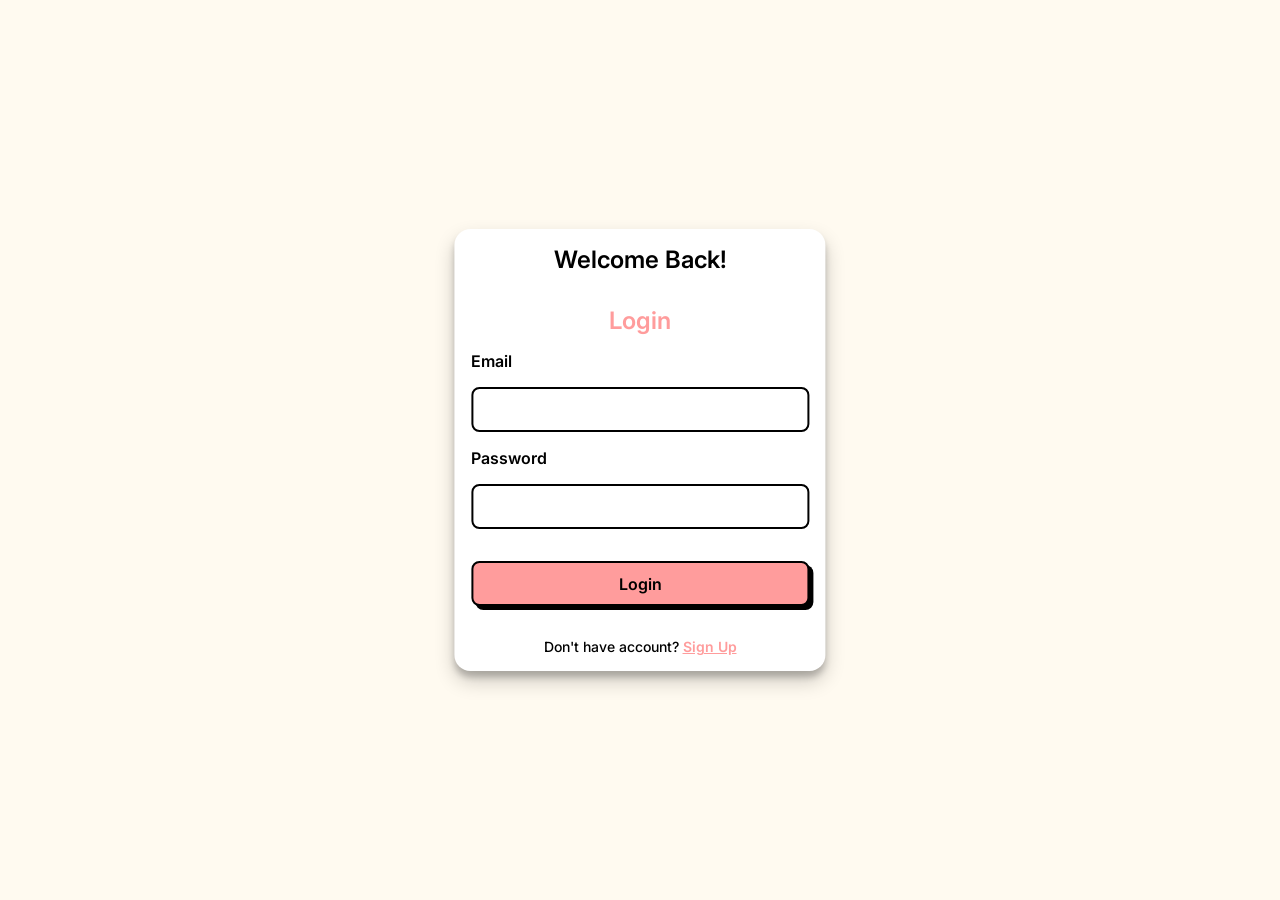
==== index.html @ feb99dd7 "modify files for deployment" ====
<!DOCTYPE html>
<html lang="en">
  <head>
    <meta charset="UTF-8" />
    <meta http-equiv="X-UA-Compatible" content="IE=edge" />
    <meta name="viewport" content="width=device-width, initial-scale=1.0" />
    <title>Login</title>
    <link rel="preconnect" href="https://fonts.googleapis.com" />
    <link rel="preconnect" href="https://fonts.gstatic.com" crossorigin />
    <link
      href="https://fonts.googleapis.com/css2?family=Inter:wght@400;500;600&display=swap"
      rel="stylesheet"
    />
    <link rel="stylesheet" href="css/main.css" />
    <link rel="stylesheet" href="css/singin-up.css" />
  </head>
  <body>
    <div class=" height-full ">
      <div
        class="column center flex flex-column  justify-center items-center"
      >
        <h1 class="welcoming-title ">Welcome Back!</h1>
        <form class="form" autocomplete="off" action="pages/dashboard.html">
          <h2 class="sign-up-title">Login</h2>

          <label for="email" class="label">Email</label>
          <input type="email" name="email" id="email" class="input" required />

          <label for="password" class="label">Password</label>
          <input
            type="password"
            name="password"
            id="password"
            class="input"
            required
          />

          <button
            type="submit"
            class="button regular-button pink-background cta-btn"
          >
            Login
          </button>
        </form>
        <p class="login-prompt">
          Don't have account?
          <a href="pages/signup.html" class="sign-up-link">Sign Up</a>
        </p>
      </div>
     
  </body>
</html>
---- css/main.css ----
*,
*::before,
*::after {
  box-sizing: border-box;
  margin: 0;
  padding: 0;
}

/* elements inside forms */
form * {
  border: none;
  outline: none;
  font: inherit;
  background-color: transparent;
}

button {
  border: none;
  font: inherit;
  background-color: transparent;
  cursor: pointer;
}

ul {
  list-style: none;
}

a {
  text-decoration: none;
  color: inherit;
}

img {
  max-width: 100%;
}

/* custom properties */
:root {
  /* font */
  --font-family: "Inter", sans-serif;
  --font-size-24: 24px;
  --font-size-16: 16px;
  --font-size-14: 14px;

  /* color */
  --black: #000;
  --dark-gray: #504e4e;
  --blue: #82cfff;
  --pink: #ff9c9c;
  --green: #abe5bc;
  --beige: #fffaf0;
  --white: #fff;
  --border-dark: #1a1a1a;
  --border-light: #e5e7eb;
  --pink-light: #fee2e2;
  --blue-light: #dbeafe;
  --text: #1a1a1a;
  --text-muted: #6b7280;
  --gray: #9ca3af;
  --gray-light: #f3f4f6;
  --bg: #faf7f2;
  --card-bg: #ffffff;
  /* shadow */
  --green-shadow: 6px 6px 0px var(--green);
  --blue-shadow: 6px 6px 0px var(--blue);
  --pink-shadow: 6px 6px 0px var(--pink);
  --black-shadow: 4px 4px 0px var(--black);
  --shadow: 0 2px 12px rgba(0, 0, 0, 0.07);
  /* space */
  --space-4: 4px;
  --space-8: 8px;
  --space-16: 16px;
  --space-24: 24px;
  --space-32: 32px;
  --space-48: 48px;

  /* radius */
  --radius-8: 8px;
  --radius-12: 12px;

  /* form elements */
  --input-height: 45px;
}

/* general */
html,
body {
  height: 100%;
}

body {
  background-color: var(--beige);
  font-family: var(--font-family);
}

.max-width-container {
  /* include padding values */
  max-width: 1232px;
  margin-inline: auto;
  padding-inline: var(--space-16);
}

/* utility classes */
.flex {
  display: flex;
}

.justify-center {
  justify-content: center;
}

.justify-between {
  justify-content: space-between;
}

.items-center {
  align-items: center;
}

.flex-column {
  flex-direction: column;
}

.height-full {
  height: 100%;
}

.text-center {
  text-align: center;
}

.cursor-pointer {
  cursor: pointer;
}

.white-background {
  background-color: var(--white);
}

.blue-background {
  background-color: var(--blue);
}

.pink-background {
  background-color: var(--pink);
}

.green-background {
  background-color: var(--green);
}

/* shared style */
.button {
  border: 2px solid var(--black);
  box-shadow: var(--black-shadow);
  border-radius: var(--radius-8);
}

.regular-button {
  font-weight: 600;
  padding-inline: var(--space-16);
  height: var(--input-height);
}

.circle-button {
  width: 50px;
  height: 50px;
  border-radius: 100%;
  padding: var(--space-8);
}

.circle {
  width: 14px;
  height: 14px;
  border-radius: 100%;
}

.form {
  margin-top: var(--space-32);
}

.label {
  font-weight: 600;
  font-size: var(--font-size-16);
  /* to apply margins for inline labels */
  display: inline-block;
  margin-top: var(--space-16);
}

.label:first-child {
  margin-top: 0;
}

.secondary-label {
  display: block;
  font-weight: 500;
  font-size: var(--font-size-14);
  margin-top: var(--space-16);
}

.input,
.textarea-input,
.status-select {
  border: 2px solid var(--black);
  border-radius: var(--radius-8);
  width: 100%;
  padding: var(--space-16);
  margin-top: var(--space-16);
}

.input,
.status-select {
  height: var(--input-height);
}

.textarea-input {
  resize: none;
}

.status-select .arrow-icon {
  transform: rotate(270deg);
  /* move to top to fix alignment */
  margin-bottom: var(--space-8);
}

.status-dropdown {
  border: 2px solid var(--black);
  border-radius: var(--radius-8);
  margin-top: var(--space-4);
  padding: var(--space-16);
  /* add space between items */
  display: flex;
  flex-direction: column;
  gap: var(--space-16);
}

.status-dropdown.hide {
  display: none;
}

.status-dropdown .radio-label {
  display: flex;
  align-items: center;
  gap: var(--space-8);
  cursor: pointer;
}

.form .cta-button {
  margin-top: var(--space-32);
}

/* media queries */
@media (min-width: 768px) {
  .divided-inputs-container {
    display: grid;
    grid-template-columns: repeat(3, 1fr);
    column-gap: var(--space-16);
  }
}
---- css/singin-up.css ----
.column {
    padding: var(--space-16);
  }
  
  .welcoming-title {
    font-weight: 600;
    font-size: var(--font-size-24);
    text-align: center;
  }
  
  .sign-up-title,
  .login-title{
    font-weight: 600;
    font-size: var(--font-size-24);
    text-align: center;
    color: #ff9c9c;
  }
  .form {
    max-width: 338px;
  }
  
  .cta-btn {
    width: 100%;
    margin-top: var(--space-32);
  }
  
  .sign-up-prompt,
  .login-prompt {
    font-weight: 500;
    font-size: var(--font-size-14);
    margin-top: var(--space-32);
    text-align: center;
  }
  
  .sign-up-link,
  .log-in-link {
    font-weight: 600;
    text-decoration: underline;
    color: #ff9c9c;
  }
  

  .center{
    position: absolute;
    box-shadow: 0 10px 20px rgba(0, 0, 0, 0.2), 0 6px 6px rgba(0, 0, 0, 0.2); /* Adding shadow to the body */
    top: 50%;
    left: 50%;
    transform: translate(-50%, -50%);
    width: 29vw;
    background: white;
    border-radius: 16px;
  }
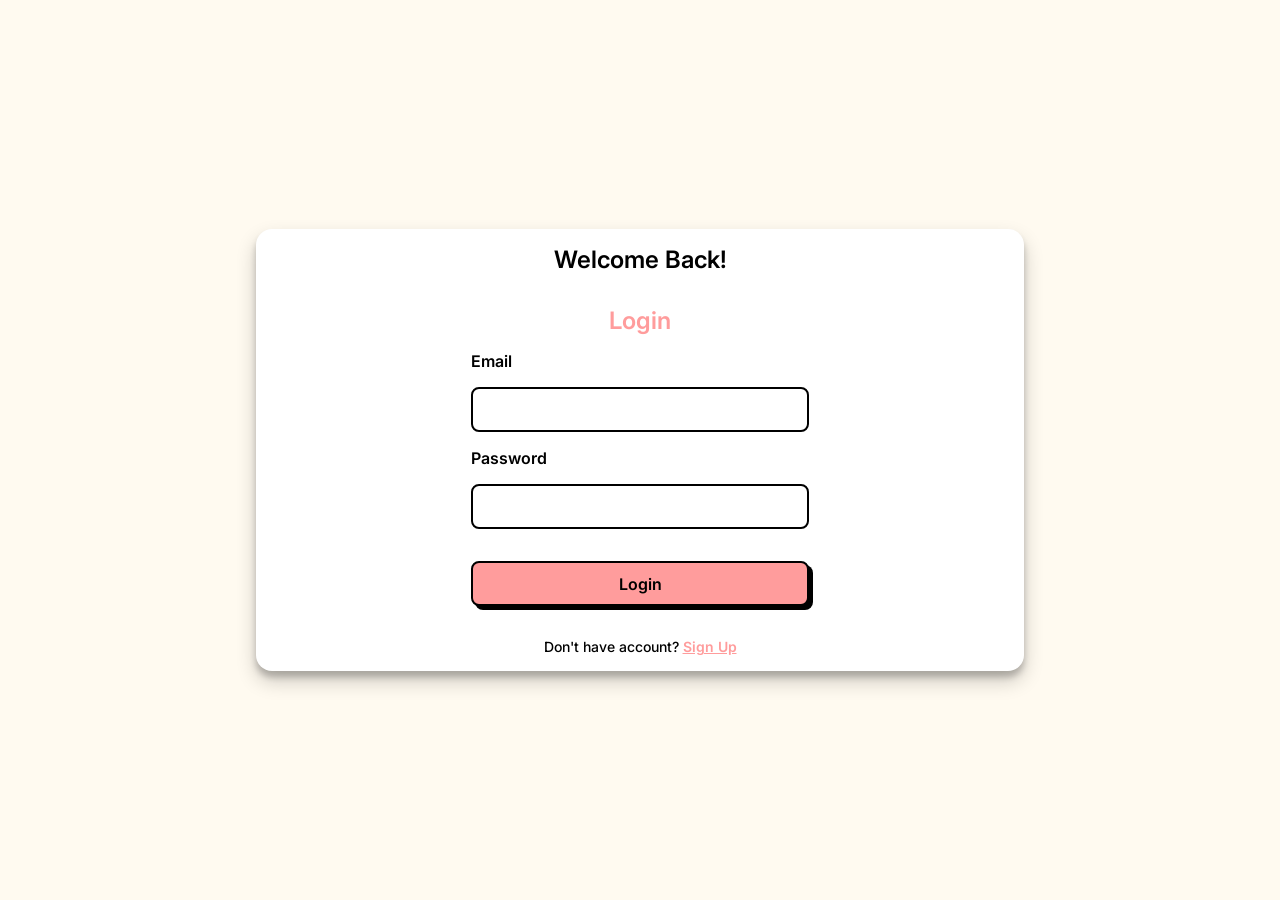
==== commit fed33650: "fix bug with responsive auth" ====
--- a/index.html
+++ b/index.html
@@ -2,7 +2,6 @@
 <html lang="en">
   <head>
     <meta charset="UTF-8" />
-    <meta http-equiv="X-UA-Compatible" content="IE=edge" />
     <meta name="viewport" content="width=device-width, initial-scale=1.0" />
     <title>Login</title>
     <link rel="preconnect" href="https://fonts.googleapis.com" />
--- a/css/singin-up.css
+++ b/css/singin-up.css
@@ -47,7 +47,7 @@
     top: 50%;
     left: 50%;
     transform: translate(-50%, -50%);
-    width: 29vw;
+    width: 60vw;
     background: white;
     border-radius: 16px;
   }
